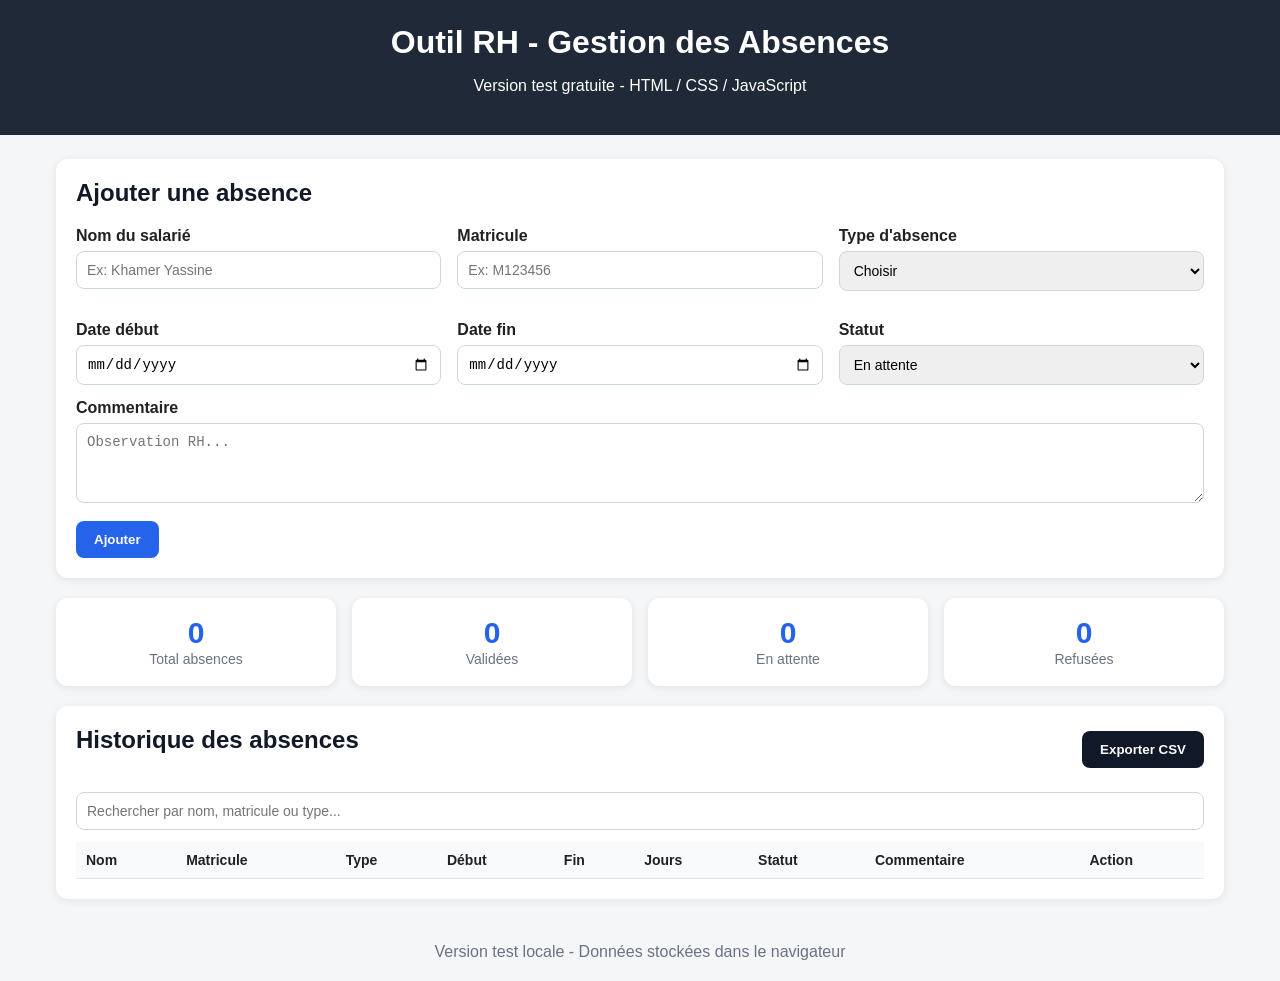
==== outill rh test/index.html @ 9a8481e8 "Add files via upload" ====
<!DOCTYPE html>
<html lang="fr">
<head>
  <meta charset="UTF-8" />
  <meta name="viewport" content="width=device-width, initial-scale=1.0" />
  <title>Outil RH - Gestion des Absences</title>
  <link rel="stylesheet" href="style.css" />
</head>
<body>
  <header>
    <h1>Outil RH - Gestion des Absences</h1>
    <p>Version test gratuite - HTML / CSS / JavaScript</p>
  </header>

  <main>
    <section class="card">
      <h2>Ajouter une absence</h2>
      <form id="absenceForm">
        <div class="grid">
          <label>Nom du salarié
            <input type="text" id="nom" required placeholder="Ex: Khamer Yassine" />
          </label>

          <label>Matricule
            <input type="text" id="matricule" required placeholder="Ex: M123456" />
          </label>

          <label>Type d'absence
            <select id="type" required>
              <option value="">Choisir</option>
              <option>Congé annuel</option>
              <option>Maladie</option>
              <option>Absence non justifiée</option>
              <option>Congé sans solde</option>
              <option>Retard</option>
            </select>
          </label>

          <label>Date début
            <input type="date" id="dateDebut" required />
          </label>

          <label>Date fin
            <input type="date" id="dateFin" required />
          </label>

          <label>Statut
            <select id="statut" required>
              <option>En attente</option>
              <option>Validée</option>
              <option>Refusée</option>
            </select>
          </label>
        </div>

        <label>Commentaire
          <textarea id="commentaire" placeholder="Observation RH..."></textarea>
        </label>

        <button type="submit">Ajouter</button>
      </form>
    </section>

    <section class="stats">
      <div><strong id="total">0</strong><span>Total absences</span></div>
      <div><strong id="validees">0</strong><span>Validées</span></div>
      <div><strong id="attente">0</strong><span>En attente</span></div>
      <div><strong id="refusees">0</strong><span>Refusées</span></div>
    </section>

    <section class="card">
      <div class="table-header">
        <h2>Historique des absences</h2>
        <button class="secondary" onclick="exportCSV()">Exporter CSV</button>
      </div>

      <div class="search">
        <input type="text" id="searchInput" placeholder="Rechercher par nom, matricule ou type..." />
      </div>

      <div class="table-wrap">
        <table>
          <thead>
            <tr>
              <th>Nom</th>
              <th>Matricule</th>
              <th>Type</th>
              <th>Début</th>
              <th>Fin</th>
              <th>Jours</th>
              <th>Statut</th>
              <th>Commentaire</th>
              <th>Action</th>
            </tr>
          </thead>
          <tbody id="absenceTable"></tbody>
        </table>
      </div>
    </section>
  </main>

  <footer>
    Version test locale - Données stockées dans le navigateur
  </footer>

  <script src="script.js"></script>
</body>
</html>
---- outill rh test/style.css ----
* {
  box-sizing: border-box;
}

body {
  margin: 0;
  font-family: Arial, Helvetica, sans-serif;
  background: #f4f6f8;
  color: #202124;
}

header {
  background: #1f2937;
  color: white;
  padding: 24px;
  text-align: center;
}

header h1 {
  margin: 0 0 8px;
}

main {
  max-width: 1200px;
  margin: 24px auto;
  padding: 0 16px;
}

.card {
  background: white;
  border-radius: 12px;
  padding: 20px;
  margin-bottom: 20px;
  box-shadow: 0 2px 8px rgba(0,0,0,0.08);
}

h2 {
  margin-top: 0;
  color: #111827;
}

.grid {
  display: grid;
  grid-template-columns: repeat(3, 1fr);
  gap: 16px;
}

label {
  display: block;
  font-weight: bold;
  margin-bottom: 14px;
}

input, select, textarea {
  width: 100%;
  margin-top: 6px;
  padding: 10px;
  border: 1px solid #cfd6dd;
  border-radius: 8px;
  font-size: 14px;
}

textarea {
  min-height: 80px;
  resize: vertical;
}

button {
  background: #2563eb;
  color: white;
  border: none;
  padding: 11px 18px;
  border-radius: 8px;
  cursor: pointer;
  font-weight: bold;
}

button:hover {
  background: #1d4ed8;
}

button.secondary {
  background: #111827;
}

.stats {
  display: grid;
  grid-template-columns: repeat(4, 1fr);
  gap: 16px;
  margin-bottom: 20px;
}

.stats div {
  background: white;
  padding: 18px;
  border-radius: 12px;
  text-align: center;
  box-shadow: 0 2px 8px rgba(0,0,0,0.08);
}

.stats strong {
  display: block;
  font-size: 30px;
  color: #2563eb;
}

.stats span {
  font-size: 14px;
  color: #6b7280;
}

.table-header {
  display: flex;
  justify-content: space-between;
  align-items: center;
}

.search {
  margin: 12px 0;
}

.table-wrap {
  overflow-x: auto;
}

table {
  width: 100%;
  border-collapse: collapse;
  min-width: 900px;
}

th, td {
  border-bottom: 1px solid #e5e7eb;
  padding: 10px;
  text-align: left;
  font-size: 14px;
}

th {
  background: #f9fafb;
}

.badge {
  padding: 5px 8px;
  border-radius: 20px;
  font-size: 12px;
  font-weight: bold;
}

.validée {
  background: #dcfce7;
  color: #166534;
}

.refusée {
  background: #fee2e2;
  color: #991b1b;
}

.en-attente {
  background: #fef3c7;
  color: #92400e;
}

.delete {
  background: #dc2626;
  padding: 7px 10px;
}

.delete:hover {
  background: #b91c1c;
}

footer {
  text-align: center;
  padding: 20px;
  color: #6b7280;
}

@media (max-width: 800px) {
  .grid, .stats {
    grid-template-columns: 1fr;
  }

  .table-header {
    display: block;
  }
}
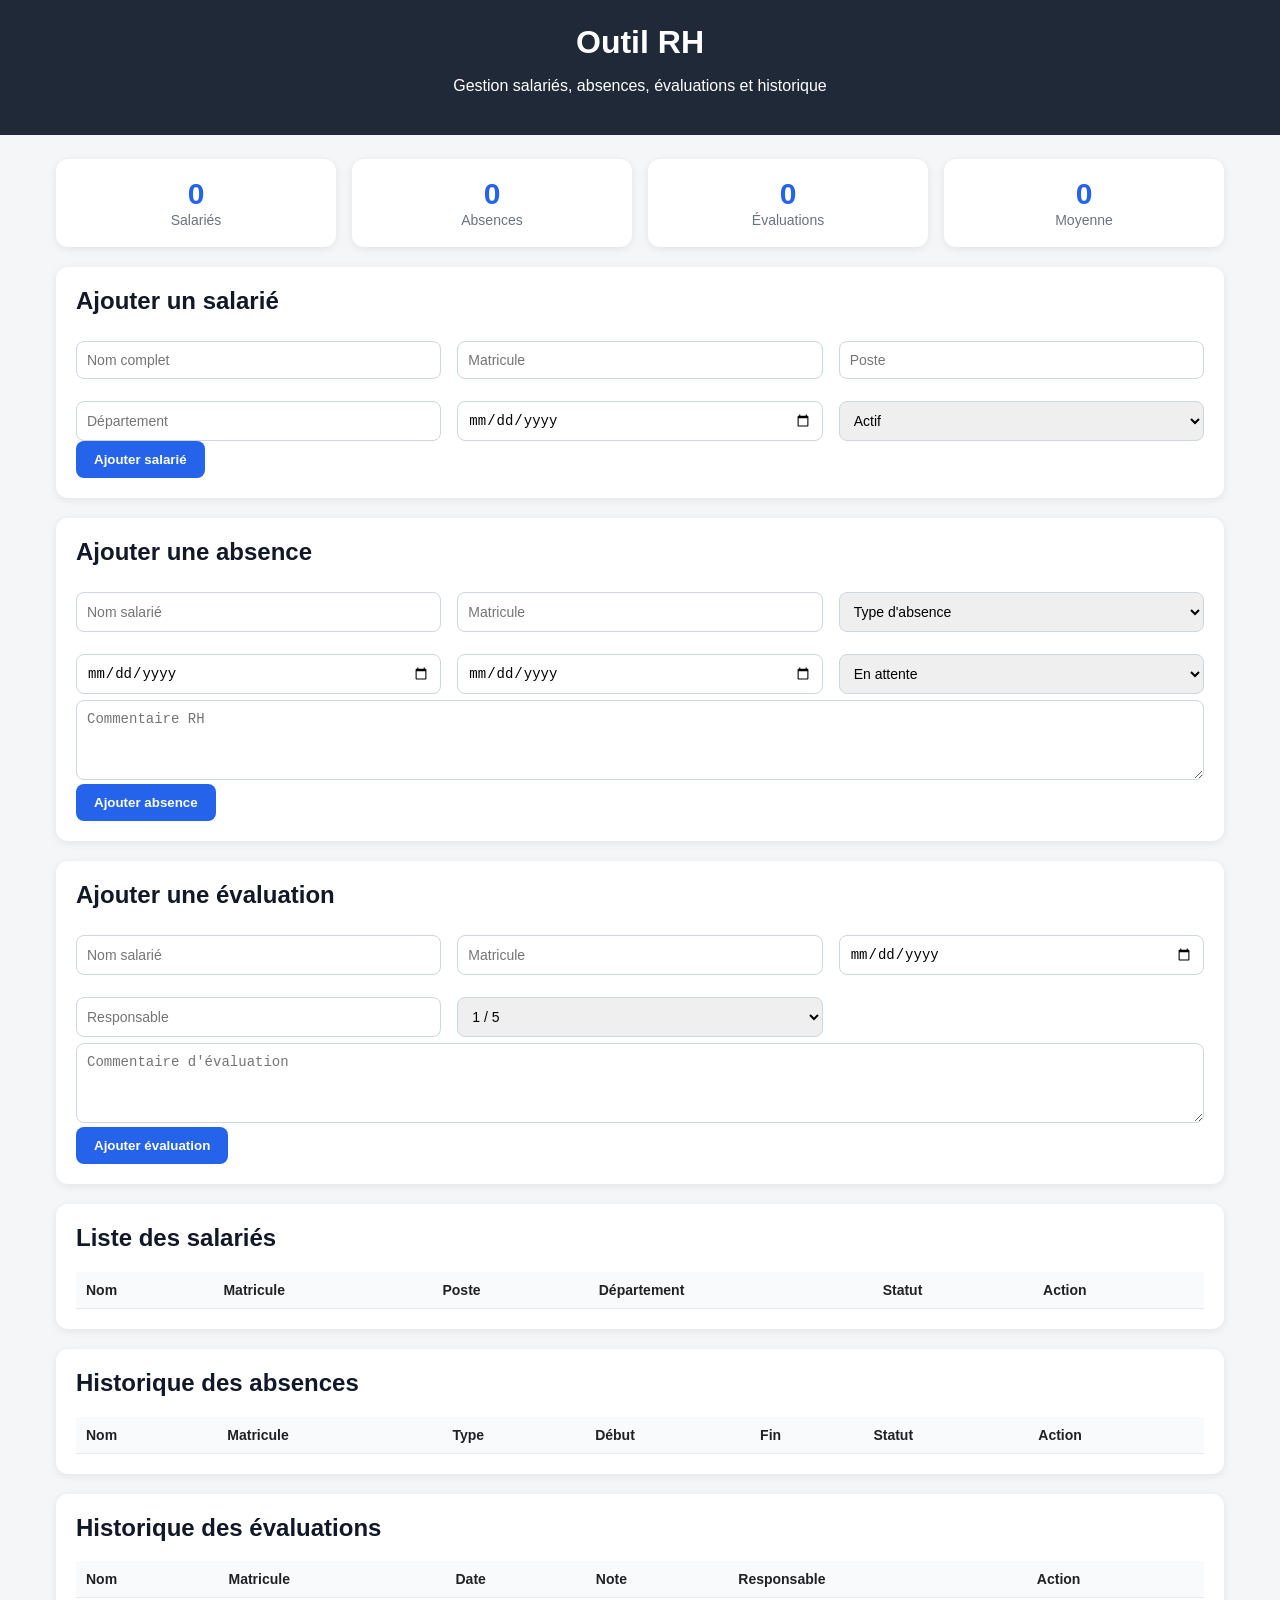
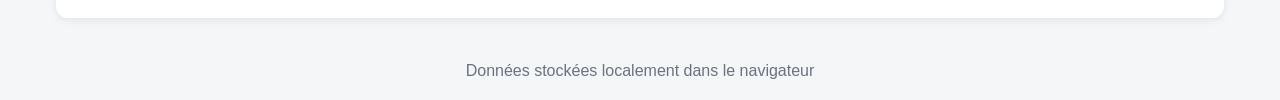
==== commit d04fcbd2: "Revise title and enhance content structure Updated the title and header text to reflect a more compr" ====
--- a/outill rh test/index.html
+++ b/outill rh test/index.html
@@ -3,106 +3,128 @@
 <head>
   <meta charset="UTF-8" />
   <meta name="viewport" content="width=device-width, initial-scale=1.0" />
-  <title>Outil RH - Gestion des Absences</title>
+  <title>Outil RH Complet</title>
   <link rel="stylesheet" href="style.css" />
 </head>
 <body>
   <header>
-    <h1>Outil RH - Gestion des Absences</h1>
-    <p>Version test gratuite - HTML / CSS / JavaScript</p>
+    <h1>Outil RH</h1>
+    <p>Gestion salariés, absences, évaluations et historique</p>
   </header>
 
   <main>
+    <section class="stats">
+      <div><strong id="totalSalaries">0</strong><span>Salariés</span></div>
+      <div><strong id="totalAbsences">0</strong><span>Absences</span></div>
+      <div><strong id="totalEvaluations">0</strong><span>Évaluations</span></div>
+      <div><strong id="moyenneNote">0</strong><span>Moyenne</span></div>
+    </section>
+
+    <section class="card">
+      <h2>Ajouter un salarié</h2>
+      <form id="salarieForm">
+        <div class="grid">
+          <input id="nomSalarie" placeholder="Nom complet" required>
+          <input id="matriculeSalarie" placeholder="Matricule" required>
+          <input id="posteSalarie" placeholder="Poste" required>
+          <input id="departementSalarie" placeholder="Département">
+          <input id="dateEmbauche" type="date">
+          <select id="statutSalarie">
+            <option>Actif</option>
+            <option>Inactif</option>
+            <option>En congé</option>
+          </select>
+        </div>
+        <button type="submit">Ajouter salarié</button>
+      </form>
+    </section>
+
     <section class="card">
       <h2>Ajouter une absence</h2>
       <form id="absenceForm">
         <div class="grid">
-          <label>Nom du salarié
-            <input type="text" id="nom" required placeholder="Ex: Khamer Yassine" />
-          </label>
-
-          <label>Matricule
-            <input type="text" id="matricule" required placeholder="Ex: M123456" />
-          </label>
-
-          <label>Type d'absence
-            <select id="type" required>
-              <option value="">Choisir</option>
-              <option>Congé annuel</option>
-              <option>Maladie</option>
-              <option>Absence non justifiée</option>
-              <option>Congé sans solde</option>
-              <option>Retard</option>
-            </select>
-          </label>
-
-          <label>Date début
-            <input type="date" id="dateDebut" required />
-          </label>
-
-          <label>Date fin
-            <input type="date" id="dateFin" required />
-          </label>
-
-          <label>Statut
-            <select id="statut" required>
-              <option>En attente</option>
-              <option>Validée</option>
-              <option>Refusée</option>
-            </select>
-          </label>
+          <input id="absenceNom" placeholder="Nom salarié" required>
+          <input id="absenceMatricule" placeholder="Matricule" required>
+          <select id="absenceType" required>
+            <option value="">Type d'absence</option>
+            <option>Congé annuel</option>
+            <option>Maladie</option>
+            <option>Absence non justifiée</option>
+            <option>Congé sans solde</option>
+            <option>Retard</option>
+          </select>
+          <input id="absenceDebut" type="date" required>
+          <input id="absenceFin" type="date" required>
+          <select id="absenceStatut">
+            <option>En attente</option>
+            <option>Validée</option>
+            <option>Refusée</option>
+          </select>
         </div>
-
-        <label>Commentaire
-          <textarea id="commentaire" placeholder="Observation RH..."></textarea>
-        </label>
-
-        <button type="submit">Ajouter</button>
+        <textarea id="absenceCommentaire" placeholder="Commentaire RH"></textarea>
+        <button type="submit">Ajouter absence</button>
       </form>
     </section>
 
-    <section class="stats">
-      <div><strong id="total">0</strong><span>Total absences</span></div>
-      <div><strong id="validees">0</strong><span>Validées</span></div>
-      <div><strong id="attente">0</strong><span>En attente</span></div>
-      <div><strong id="refusees">0</strong><span>Refusées</span></div>
+    <section class="card">
+      <h2>Ajouter une évaluation</h2>
+      <form id="evaluationForm">
+        <div class="grid">
+          <input id="evalNom" placeholder="Nom salarié" required>
+          <input id="evalMatricule" placeholder="Matricule" required>
+          <input id="evalDate" type="date" required>
+          <input id="evalResponsable" placeholder="Responsable">
+          <select id="evalNote">
+            <option value="1">1 / 5</option>
+            <option value="2">2 / 5</option>
+            <option value="3">3 / 5</option>
+            <option value="4">4 / 5</option>
+            <option value="5">5 / 5</option>
+          </select>
+        </div>
+        <textarea id="evalCommentaire" placeholder="Commentaire d'évaluation"></textarea>
+        <button type="submit">Ajouter évaluation</button>
+      </form>
     </section>
 
     <section class="card">
-      <div class="table-header">
-        <h2>Historique des absences</h2>
-        <button class="secondary" onclick="exportCSV()">Exporter CSV</button>
-      </div>
+      <h2>Liste des salariés</h2>
+      <table>
+        <thead>
+          <tr>
+            <th>Nom</th><th>Matricule</th><th>Poste</th><th>Département</th><th>Statut</th><th>Action</th>
+          </tr>
+        </thead>
+        <tbody id="salariesTable"></tbody>
+      </table>
+    </section>
 
-      <div class="search">
-        <input type="text" id="searchInput" placeholder="Rechercher par nom, matricule ou type..." />
-      </div>
+    <section class="card">
+      <h2>Historique des absences</h2>
+      <table>
+        <thead>
+          <tr>
+            <th>Nom</th><th>Matricule</th><th>Type</th><th>Début</th><th>Fin</th><th>Statut</th><th>Action</th>
+          </tr>
+        </thead>
+        <tbody id="absencesTable"></tbody>
+      </table>
+    </section>
 
-      <div class="table-wrap">
-        <table>
-          <thead>
-            <tr>
-              <th>Nom</th>
-              <th>Matricule</th>
-              <th>Type</th>
-              <th>Début</th>
-              <th>Fin</th>
-              <th>Jours</th>
-              <th>Statut</th>
-              <th>Commentaire</th>
-              <th>Action</th>
-            </tr>
-          </thead>
-          <tbody id="absenceTable"></tbody>
-        </table>
-      </div>
+    <section class="card">
+      <h2>Historique des évaluations</h2>
+      <table>
+        <thead>
+          <tr>
+            <th>Nom</th><th>Matricule</th><th>Date</th><th>Note</th><th>Responsable</th><th>Action</th>
+          </tr>
+        </thead>
+        <tbody id="evaluationsTable"></tbody>
+      </table>
     </section>
   </main>
 
-  <footer>
-    Version test locale - Données stockées dans le navigateur
-  </footer>
-
+  <footer>Données stockées localement dans le navigateur</footer>
   <script src="script.js"></script>
 </body>
 </html>
